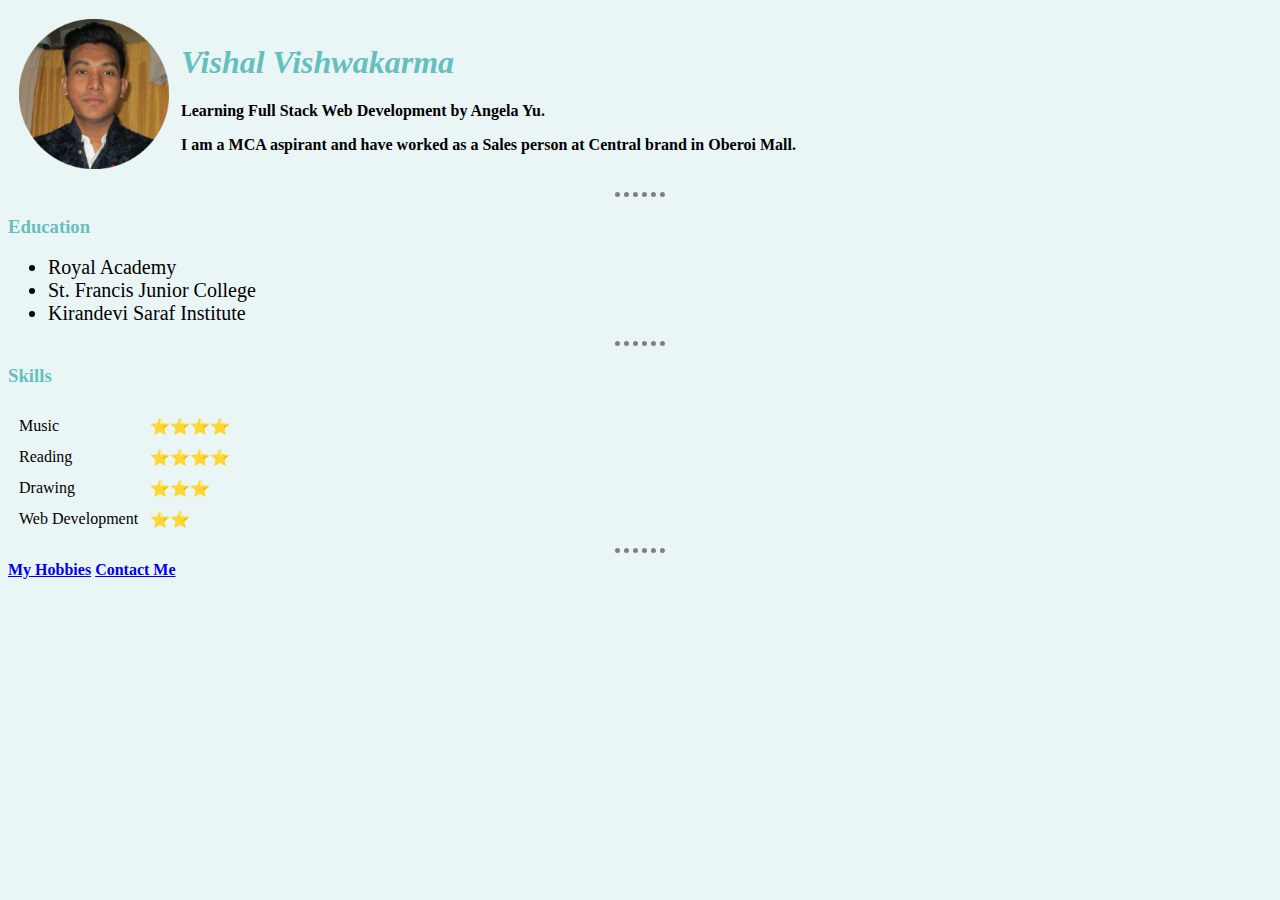
==== index.html @ 7d200019 "Add initial cv website files" ====
<!DOCTYPE html>
<html lang="en" dir="ltr">

<head>
  <meta charset="utf-8">
  <title>Yvish Portfolio</title>
  <link rel="stylesheet" href="css/styles.css">
</head>

<body>
  <div class="">
    <table cellspacing="10">
      <td><img src="Images/IMG.png" alt="No Image" height="150" width="150"></td>
      <td>
        <h1>Vishal Vishwakarma</h1>
        <p>Learning Full Stack Web Development by Angela Yu. </p>
        <p>I am a <strong>MCA aspirant</strong> and have worked as a <strong>Sales person</strong> at Central brand in Oberoi Mall. </p>
      </td>
    </table>

    <hr>
  </div>
  <div class="">
    <h3>Education</h3>
    <ul>
      <li>Royal Academy</li>
      <li>St. Francis Junior College</li>
      <li>Kirandevi Saraf Institute</li>

    </ul>
    <hr>
    <h3>Skills</h3>
    <table cellspacing="10">
      <tr>
        <td>Music</td>
        <td>⭐⭐⭐⭐</td>
      </tr>
      <tr>
        <td>Reading</td>
        <td>⭐⭐⭐⭐</td>
      </tr>
      <tr>
        <td>Drawing</td>
        <td>⭐⭐⭐</td>
      </tr>
      <tr>
        <td>Web Development</td>
        <td>⭐⭐</td>
      </tr>
    </table>
  </div>
  <hr>
  <div class="">
    <strong><a href="Hobbies.html">My Hobbies</a></strong>

    <strong><a href="Contact.html">Contact Me</a></strong>

  </div>

</body>

</html>
---- css/styles.css ----
body {
  background-color: #EAF6F6;
}

li {
  font-size: 20px;
}

h1 {
  color: #66BFBF;
  font-style: italic;
}

h3{
  color: #66BFBF;
}

p {

  font-weight: bold;
}

hr {
  border-style: none;
  border-top-style: dotted;
  border-color: grey;
  border-width: 5px;
  width: 4%;
}
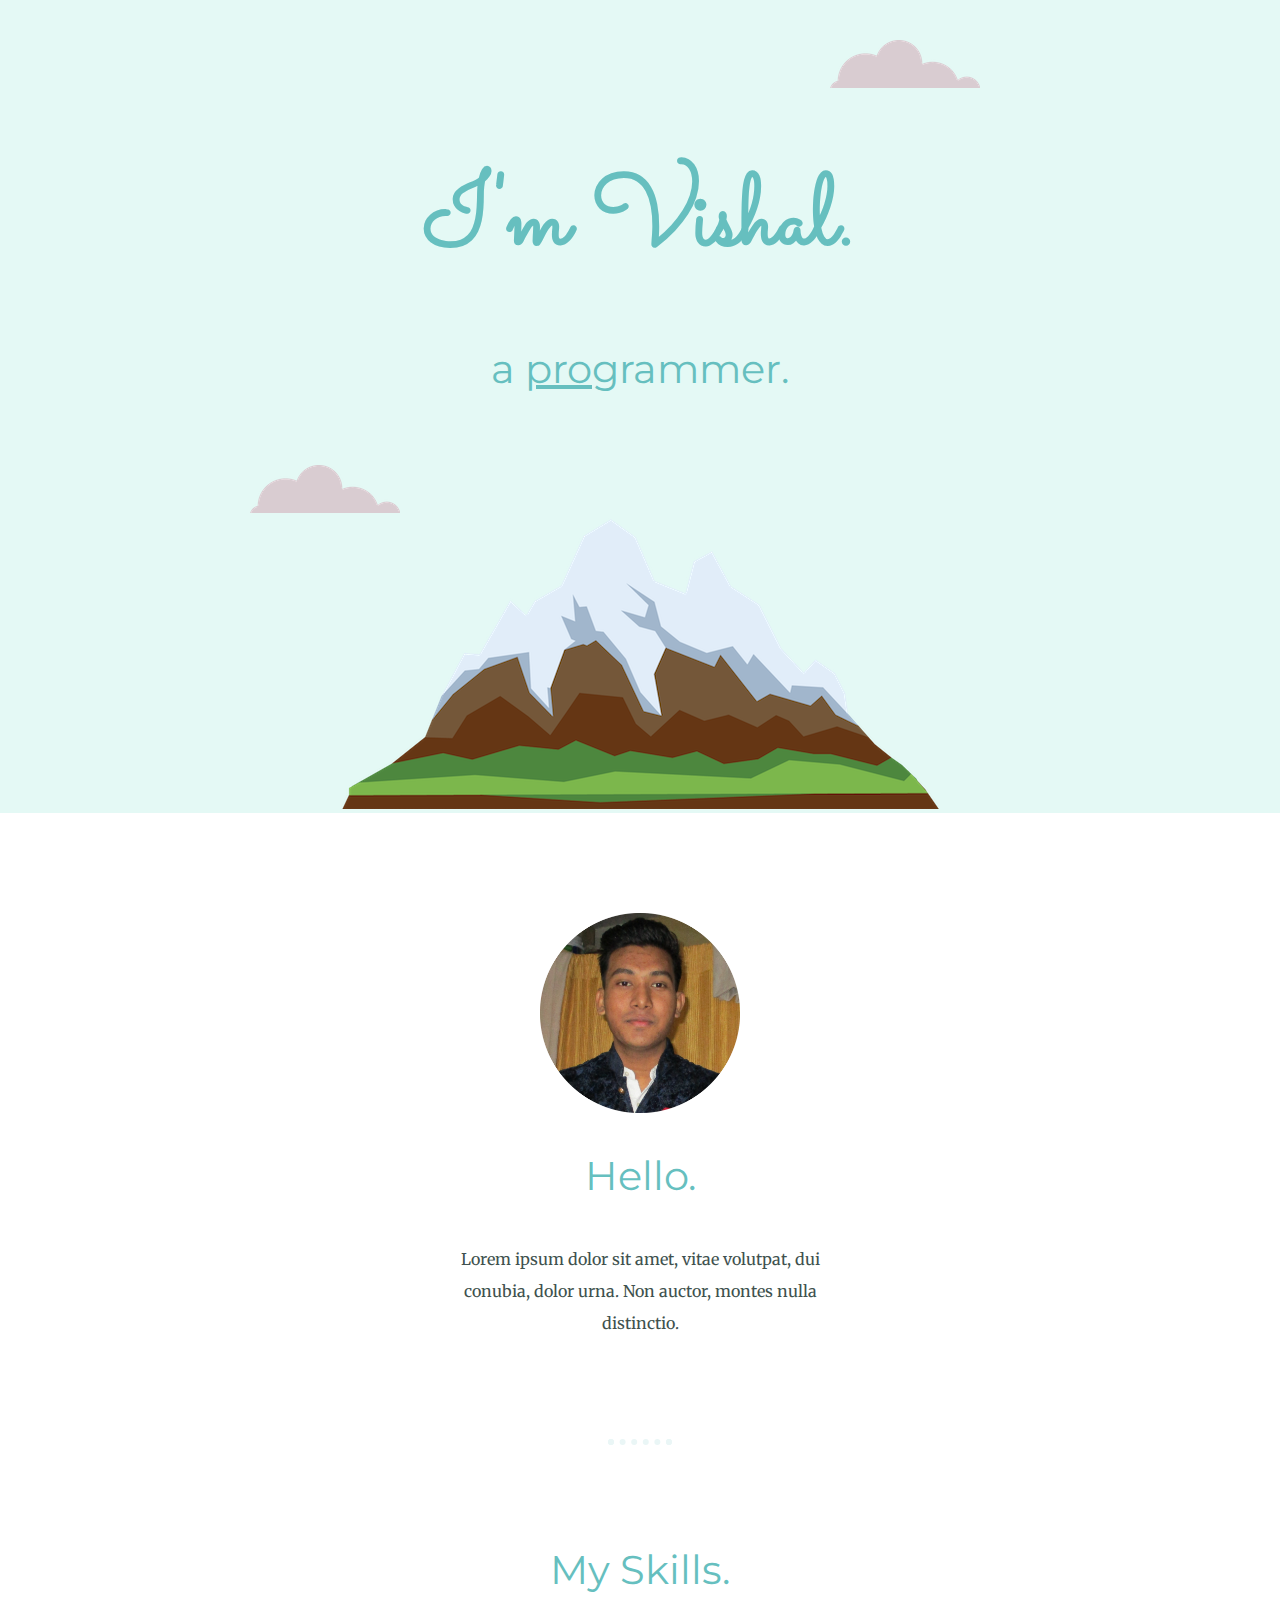
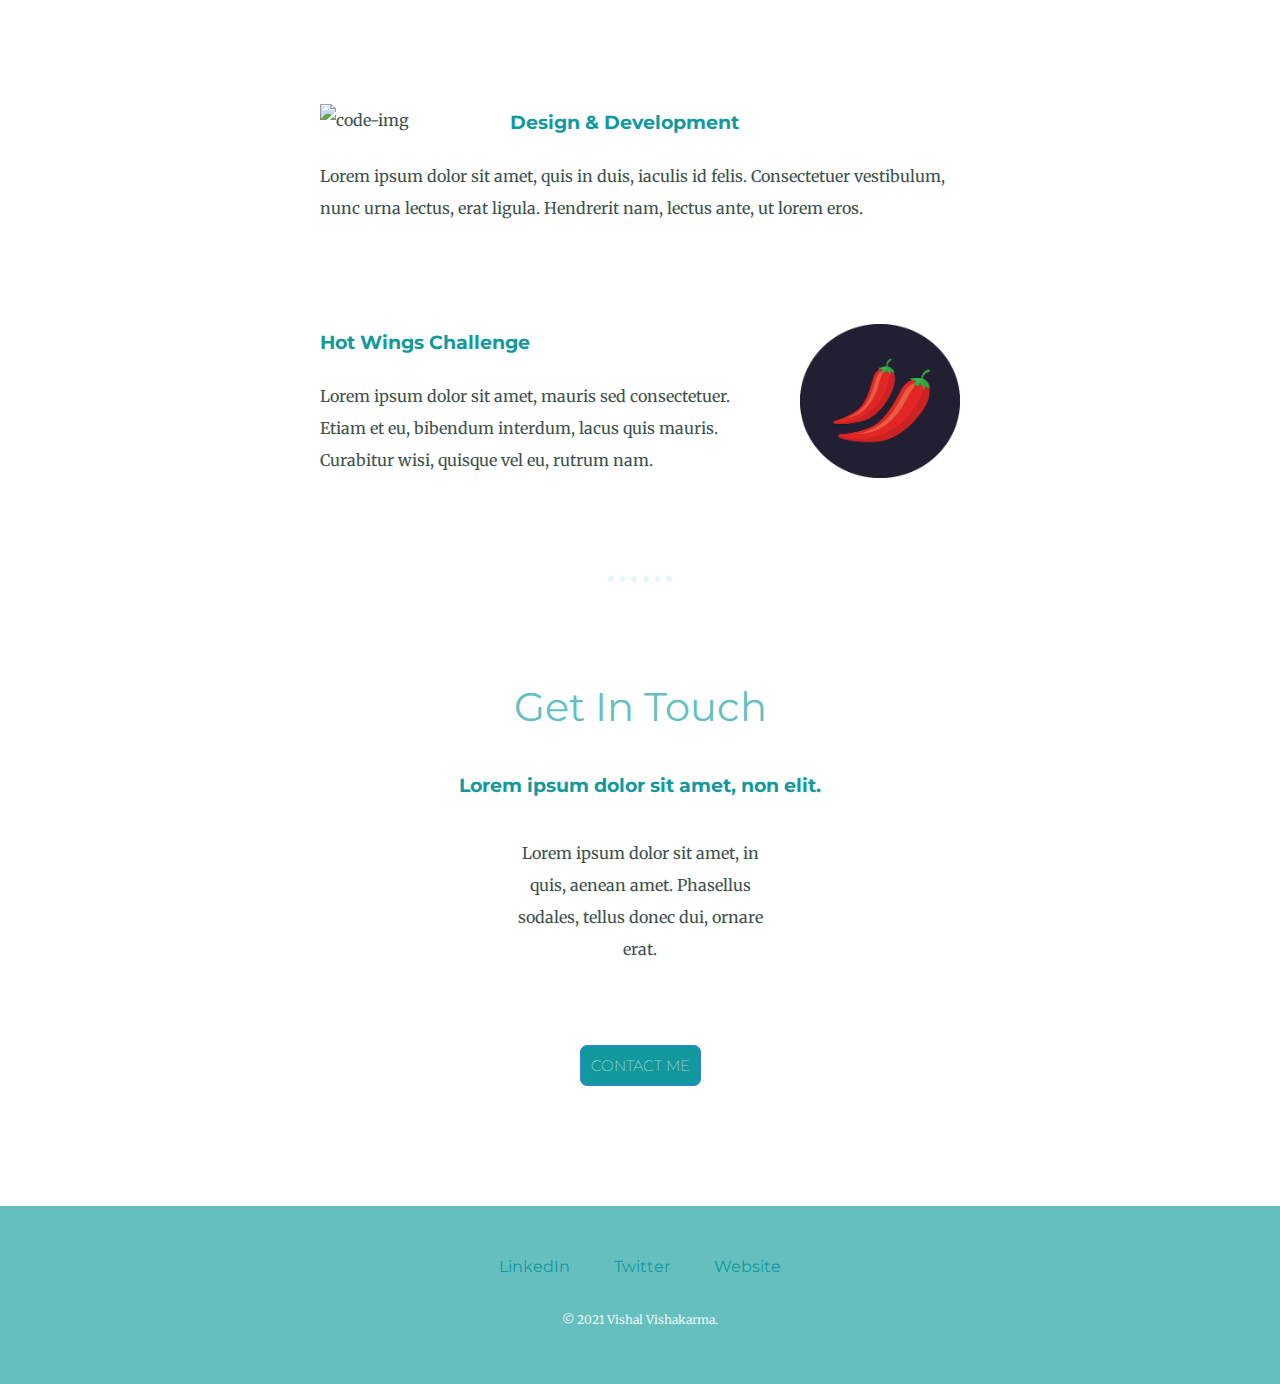
==== commit b123dd78: "Add files via upload" ====
--- a/index.html
+++ b/index.html
@@ -3,59 +3,74 @@
 
 <head>
   <meta charset="utf-8">
-  <title>Yvish Portfolio</title>
+  <title>Vishal Vishakarma</title>
   <link rel="stylesheet" href="css/styles.css">
+  <link rel="icon" href="favicon.ico">
+  <link href="https://fonts.googleapis.com/css2?family=Merriweather:wght@300&family=Montserrat:wght@100&family=Sacramento&display=swap" rel="stylesheet">
 </head>
 
 <body>
-  <div class="">
-    <table cellspacing="10">
-      <td><img src="Images/IMG.png" alt="No Image" height="150" width="150"></td>
-      <td>
-        <h1>Vishal Vishwakarma</h1>
-        <p>Learning Full Stack Web Development by Angela Yu. </p>
-        <p>I am a <strong>MCA aspirant</strong> and have worked as a <strong>Sales person</strong> at Central brand in Oberoi Mall. </p>
-      </td>
-    </table>
+
+  <div class="top-container">
+
+    <img class="top-cloud" src="Images/cloud.png" alt="">
+
+    <h1>I'm Vishal.</h1>
+
+    <h2>a <span class="pro">pro</span>grammer.</h2>
+
+    <img class="bottom-cloud" src="Images/cloud.png" alt="">
+    <img class="mountain" src="Images/mountain.png" alt="">
+  </div>
+
+  <div class="middle-container">
+
+    <div class="profile">
+
+      <img class="profile-pic" src="Images/IMG.png" alt="profile-picture">
+
+      <h2>Hello.</h2>
+
+      <p class="intro">Lorem ipsum dolor sit amet, vitae volutpat, dui conubia, dolor urna. Non auctor, montes nulla distinctio.</p>
+    </div>
+
 
     <hr>
+
+    <div class="skills">
+
+      <h2>My Skills.</h2>
+
+      <div class="skill-row">
+          <img class="code-img" src="https://media.giphy.com/media/juua9i2c2fA0AIp2iq/giphy.gif" alt="code-img">
+        <h3>Design & Development</h3>
+        <p>Lorem ipsum dolor sit amet, quis in duis, iaculis id felis. Consectetuer vestibulum, nunc urna lectus, erat ligula. Hendrerit nam, lectus ante, ut lorem eros.</p>
+      </div>
+
+      <div class="skill-row">
+        <img class="chillies-img" src="Images/chillies.png" alt="chillies-Images">
+        <h3>Hot Wings Challenge</h3>
+        <p>Lorem ipsum dolor sit amet, mauris sed consectetuer. Etiam et eu, bibendum interdum, lacus quis mauris. Curabitur wisi, quisque vel eu, rutrum nam.</p>
+      </div>
+    </div>
+
+    <hr>
+
+    <div class="contact-me">
+      <h2>Get In Touch</h2>
+      <h3>Lorem ipsum dolor sit amet, non elit.</h3>
+      <p class="contact-message">Lorem ipsum dolor sit amet, in quis, aenean amet. Phasellus sodales, tellus donec dui, ornare erat.</p>
+      <a href="mailto:name@email.com" class="BUTTON_KAN">CONTACT ME</a>
+    </div>
   </div>
-  <div class="">
-    <h3>Education</h3>
-    <ul>
-      <li>Royal Academy</li>
-      <li>St. Francis Junior College</li>
-      <li>Kirandevi Saraf Institute</li>
 
-    </ul>
-    <hr>
-    <h3>Skills</h3>
-    <table cellspacing="10">
-      <tr>
-        <td>Music</td>
-        <td>⭐⭐⭐⭐</td>
-      </tr>
-      <tr>
-        <td>Reading</td>
-        <td>⭐⭐⭐⭐</td>
-      </tr>
-      <tr>
-        <td>Drawing</td>
-        <td>⭐⭐⭐</td>
-      </tr>
-      <tr>
-        <td>Web Development</td>
-        <td>⭐⭐</td>
-      </tr>
-    </table>
+  <div class="bottom-container">
+    <a class="footer-link" href="https://www.linkedin.com/">LinkedIn</a>
+    <a class="footer-link" href="https://twitter.com/">Twitter</a>
+    <a class="footer-link" href="https://www.appbrewery.co/">Website</a>
+    <p class="copyright">© 2021 Vishal Vishakarma.</p>
   </div>
-  <hr>
-  <div class="">
-    <strong><a href="Hobbies.html">My Hobbies</a></strong>
 
-    <strong><a href="Contact.html">Contact Me</a></strong>
-
-  </div>
 
 </body>
 
--- a/css/styles.css
+++ b/css/styles.css
@@ -1,29 +1,164 @@
 body {
-  background-color: #EAF6F6;
-}
+  color: #40514E;
+  margin: 0;
+  text-align: center;
+  font-family: 'Merriweather', serif;
 
-li {
-  font-size: 20px;
+
 }
 
 h1 {
   color: #66BFBF;
-  font-style: italic;
+  font-family: 'Sacramento', cursive;
+  font-size: 100px;
+  margin: 50px auto 0 auto;
 }
 
-h3{
+h2 {
   color: #66BFBF;
+  font-family: 'Montserrat', sans-serif;
+  font-size: 2.5rem;
+  font-weight: normal;
+  padding-bottom: 10px;
+
+}
+
+h3 {
+  color: #11999E;
+  font-family: 'Montserrat', sans-serif;
+}
+
+a {
+  color: #11999E;
+  font-family: 'Montserrat', sans-serif;
+  margin: 10px 20px;
+  text-decoration: none;
+}
+
+a:hover {
+  color: #EAF6F6;
 }
 
 p {
-
-  font-weight: bold;
+  line-height: 2;
 }
 
 hr {
-  border-style: none;
-  border-top-style: dotted;
-  border-color: grey;
-  border-width: 5px;
-  width: 4%;
+ border: dotted #EAF6F6 6px;
+ border-bottom: none;
+ width: 4%;
+ margin: 100px auto;
+
 }
+
+.intro{
+  width: 30%;
+  margin: auto;
+
+}
+
+.code-img {
+  width: 25%;
+  float: left;
+  margin-right: 30px;
+}
+
+.chillies-img {
+  width: 25%;
+  float: right;
+  margin-left: 30px;
+
+}
+
+.skill-row {
+  margin: 100px auto 100px auto;
+  width: 50%;
+  text-align: left;
+  line-height: 2;
+}
+
+.profile-pic {
+  height: 200px;
+  width: 200px;
+}
+
+.top-container {
+  background-color: #E4F9F5;
+  position: relative;
+  padding-top: 100px;
+}
+
+.middle-container {
+  margin: 100px 0;
+}
+
+.bottom-container {
+  background-color: #66BFBF;
+  padding: 50px 0 20px;
+
+}
+.copyright {
+  color: #EAF6F6;
+  font-size: 0.75rem;
+  padding: 20px 0;
+}
+
+.pro {
+  text-decoration: underline;
+  line-height: 2;
+}
+
+.top-cloud {
+  position: absolute;
+  right: 300px;
+  top: 40px;
+}
+
+.bottom-cloud {
+  position: absolute;
+  left: 250px;
+  bottom: 300px;
+}
+
+.contact-me {
+  margin: 100px auto 100px auto;
+  width: 50%;
+
+}
+
+.contact-message {
+  width: 40%;
+  margin: 40px auto 60px;
+}
+
+.BUTTON_KAN {
+   -webkit-border-radius: 7px;
+   -moz-border-radius: 7px;
+   border-radius: 7px;
+   color: #FFFFFF;
+   font-family: 'Montserrat', sans-serif;
+   font-size: 15px;
+   font-weight: 100;
+   padding: 10px;
+   background-color: #11999E;
+   border: solid #337FED 1px;
+   text-decoration: none;
+   display: inline-block;
+   cursor: pointer;
+   text-align: center;
+   margin: 20px auto 20px auto;
+}
+
+.BUTTON_KAN:hover {
+   border: solid #337FED 1px;
+   background: #1E62D0;
+   background-image: -webkit-linear-gradient(top, #1E62D0, #3D94F6);
+   background-image: -moz-linear-gradient(top, #1E62D0, #3D94F6);
+   background-image: -ms-linear-gradient(top, #1E62D0, #3D94F6);
+   background-image: -o-linear-gradient(top, #1E62D0, #3D94F6);
+   background-image: -webkit-gradient(to bottom, #1E62D0, #3D94F6);
+   -webkit-border-radius: 8px;
+   -moz-border-radius: 8px;
+   border-radius: 8px;
+   text-decoration: none;
+}
